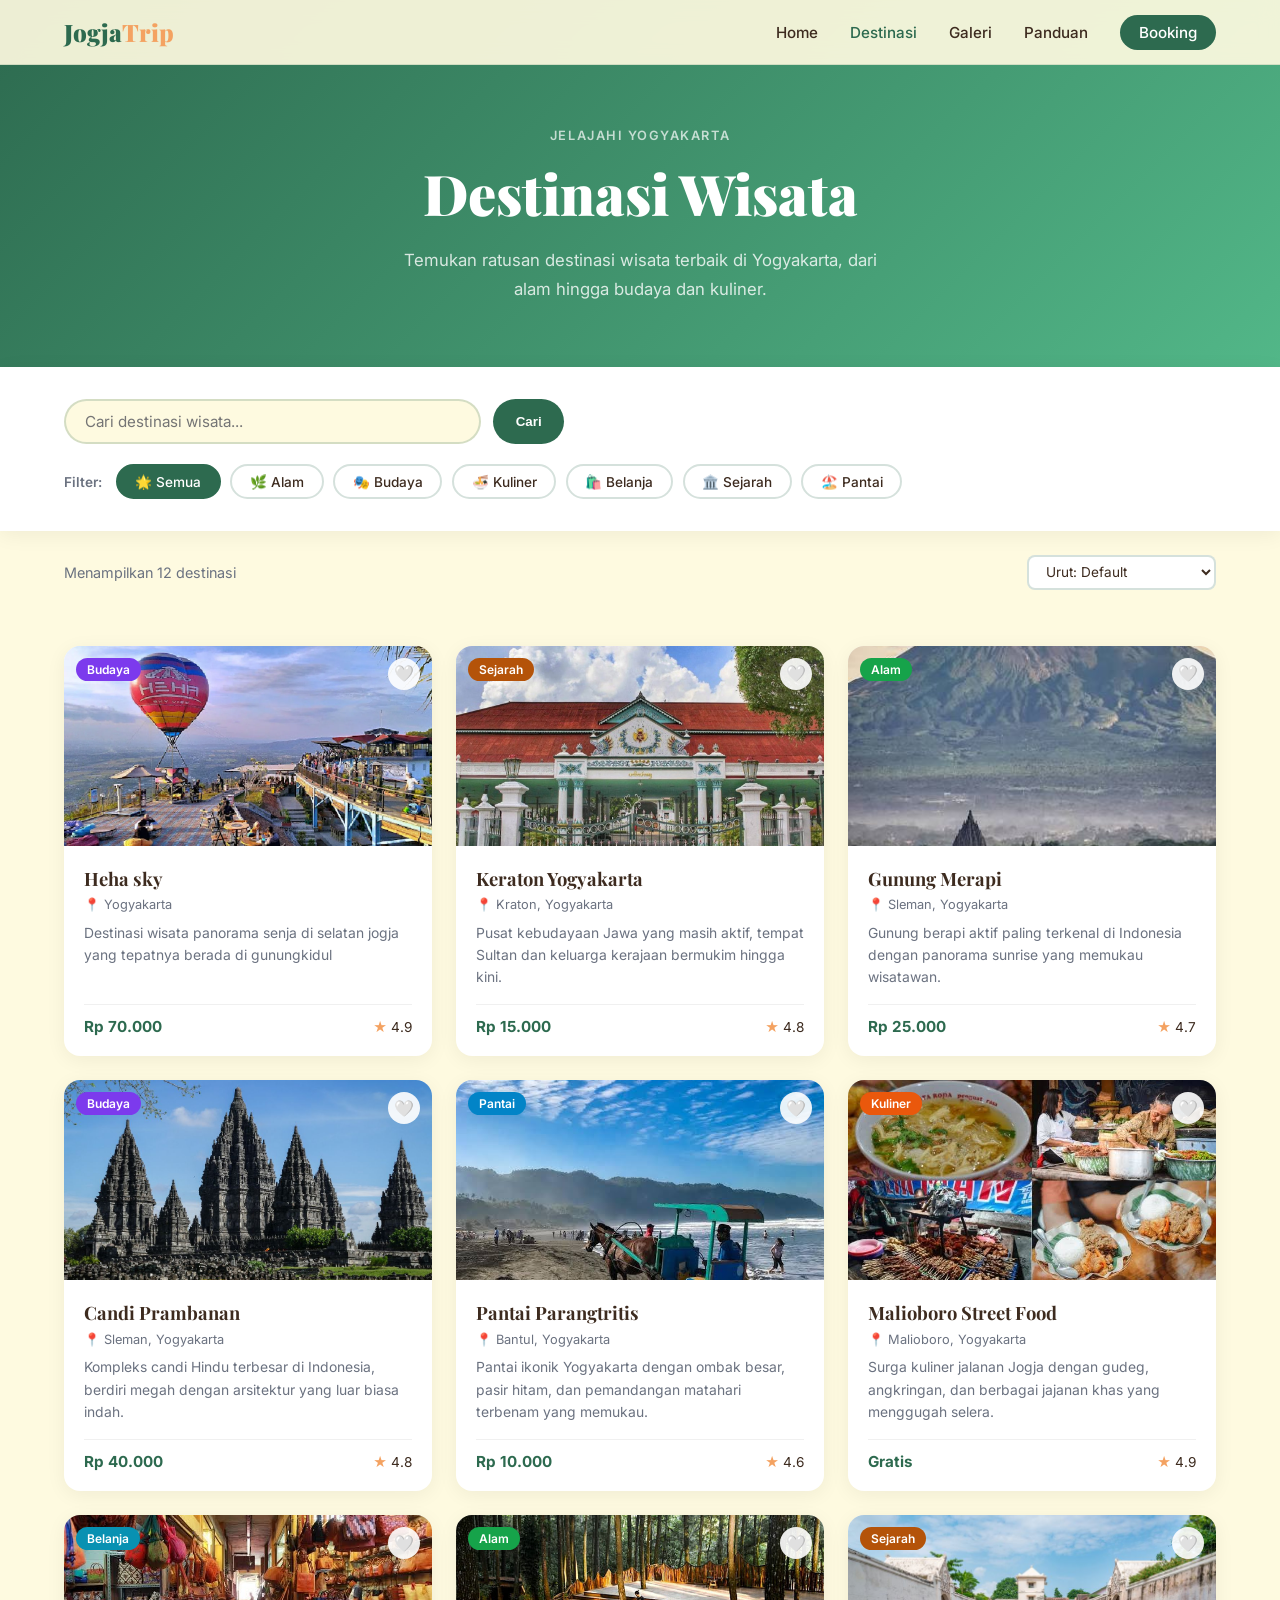
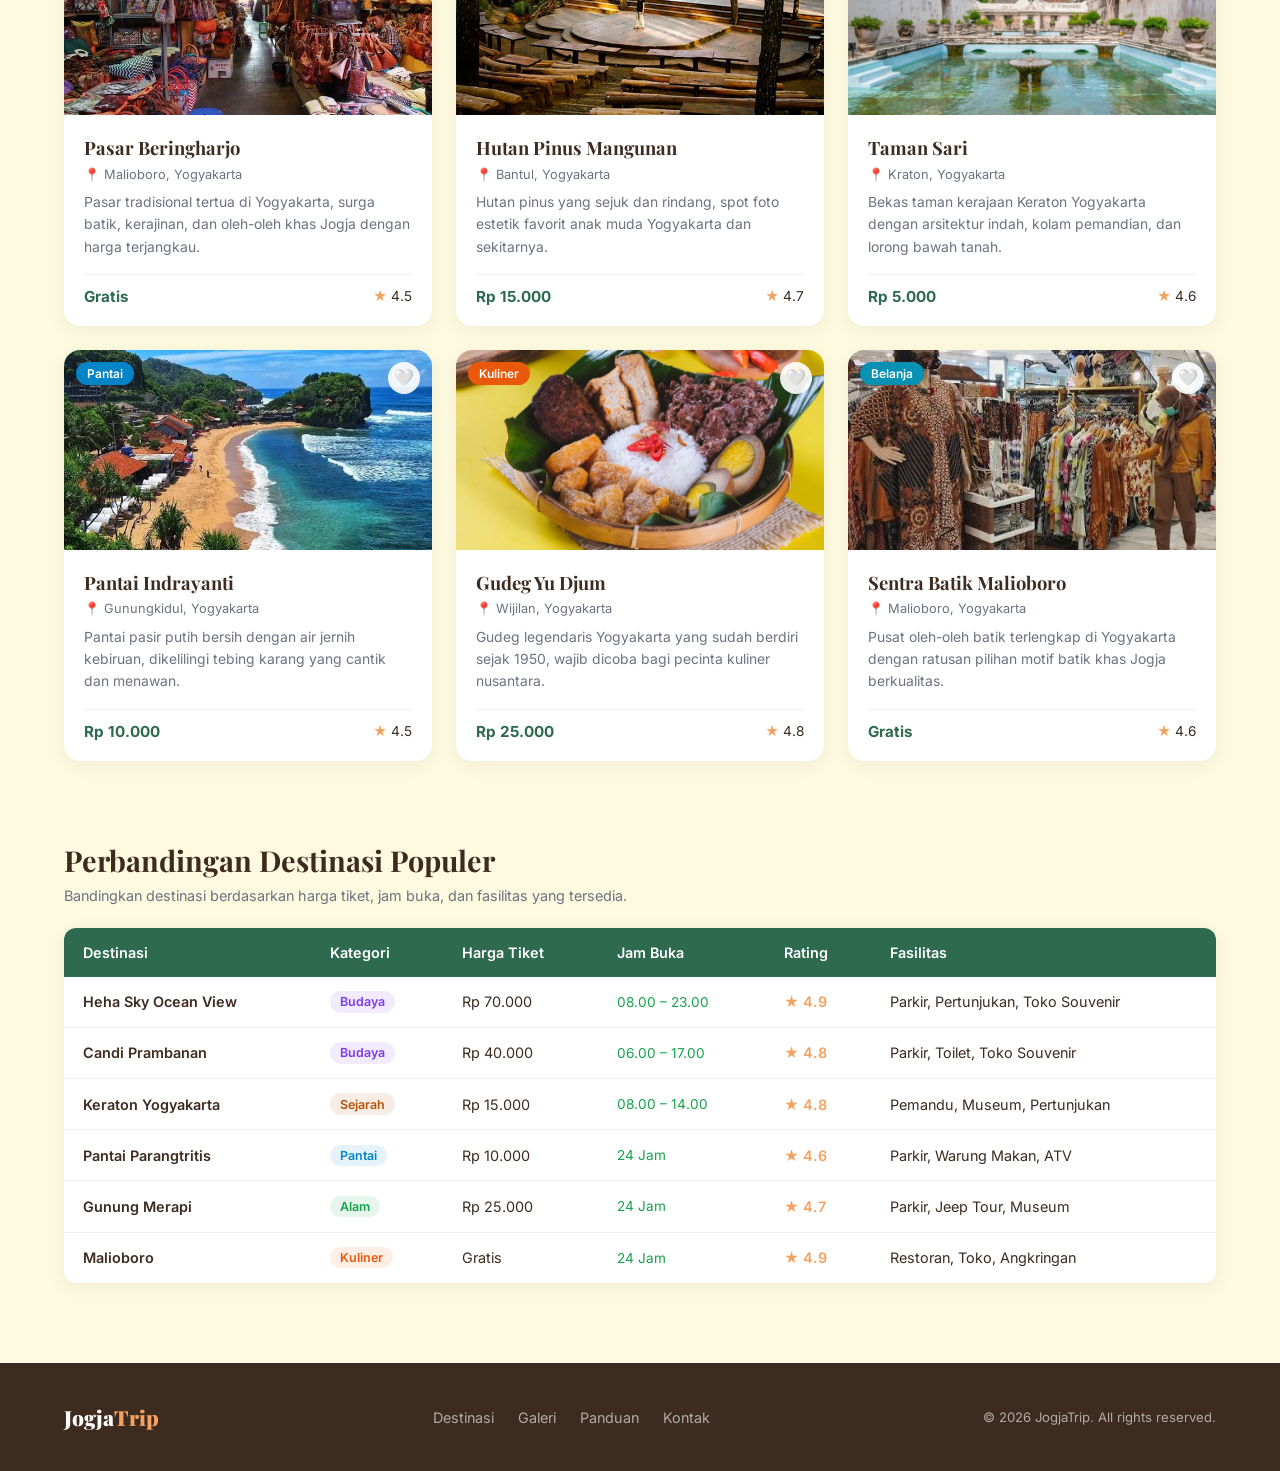
==== destinasi.html @ 3ac0cb66 "First commit" ====
<!DOCTYPE html>
<html lang="id">
<head>
  <meta charset="UTF-8" />
  <meta name="viewport" content="width=device-width, initial-scale=1.0" />
  <title>Destinasi Wisata — JogjaTrip</title>
  <link href="https://fonts.googleapis.com/css2?family=Playfair+Display:wght@700;900&family=Inter:wght@400;500;600&display=swap" rel="stylesheet" />
  <style>
    *, *::before, *::after { box-sizing: border-box; margin: 0; padding: 0; }

    :root {
      --hijau: #2D6A4F;
      --hijau-muda: #52B788;
      --kuning: #F4A261;
      --krem: #FEFAE0;
      --coklat: #3D2B1F;
      --abu: #6B7280;
      --putih: #FFFFFF;
    }

    html { scroll-behavior: smooth; }
    body { font-family: 'Inter', sans-serif; background: var(--krem); color: var(--coklat); }

    /* NAVBAR */
    nav {
      position: fixed; top: 0; left: 0; right: 0; z-index: 100;
      display: flex; align-items: center; justify-content: space-between;
      padding: 1rem 5%;
      background: rgba(254,250,224,0.92);
      backdrop-filter: blur(10px);
      border-bottom: 1px solid rgba(45,106,79,0.15);
      transition: box-shadow 0.3s;
    }
    nav.scrolled { box-shadow: 0 2px 20px rgba(0,0,0,0.08); }
    .logo { font-family: 'Playfair Display', serif; font-size: 1.5rem; font-weight: 900; color: var(--hijau); text-decoration: none; }
    .logo span { color: var(--kuning); }
    .nav-links { display: flex; gap: 2rem; list-style: none; }
    .nav-links a { text-decoration: none; color: var(--coklat); font-weight: 500; font-size: 0.95rem; transition: color 0.2s; }
    .nav-links a:hover, .nav-links a.active { color: var(--hijau); }
    .nav-cta { background: var(--hijau); color: var(--putih) !important; padding: 0.5rem 1.2rem; border-radius: 50px; }
    .nav-cta:hover { background: var(--hijau-muda) !important; }
    .hamburger { display: none; flex-direction: column; gap: 5px; cursor: pointer; background: none; border: none; }
    .hamburger span { width: 24px; height: 2px; background: var(--coklat); border-radius: 2px; }

    /* PAGE HEADER */
    .page-header {
      padding: 8rem 5% 4rem;
      background: linear-gradient(135deg, var(--hijau) 0%, var(--hijau-muda) 100%);
      color: var(--putih);
      text-align: center;
    }
    .page-header .eyebrow {
      font-size: 0.8rem; font-weight: 600; letter-spacing: 0.12em;
      text-transform: uppercase; color: rgba(255,255,255,0.7); margin-bottom: 0.75rem;
    }
    .page-header h1 {
      font-family: 'Playfair Display', serif;
      font-size: clamp(2rem, 5vw, 3.5rem);
      font-weight: 900; margin-bottom: 1rem;
    }
    .page-header p { color: rgba(255,255,255,0.8); font-size: 1.05rem; max-width: 500px; margin: 0 auto; line-height: 1.7; }

    /* SEARCH & FILTER */
    .filter-section {
      background: var(--putih);
      padding: 2rem 5%;
      box-shadow: 0 4px 20px rgba(0,0,0,0.06);
      position: sticky;
      top: 64px;
      z-index: 50;
    }

    .search-bar {
      display: flex;
      gap: 0.75rem;
      margin-bottom: 1.25rem;
      max-width: 500px;
    }
    .search-bar input {
      flex: 1;
      padding: 0.7rem 1.2rem;
      border: 2px solid rgba(45,106,79,0.2);
      border-radius: 50px;
      font-family: 'Inter', sans-serif;
      font-size: 0.95rem;
      outline: none;
      transition: border-color 0.2s;
      background: var(--krem);
    }
    .search-bar input:focus { border-color: var(--hijau); }
    .search-bar button {
      background: var(--hijau);
      color: var(--putih);
      border: none;
      padding: 0.7rem 1.4rem;
      border-radius: 50px;
      font-weight: 600;
      cursor: pointer;
      transition: background 0.2s;
    }
    .search-bar button:hover { background: var(--hijau-muda); }

    .filter-btns {
      display: flex;
      gap: 0.6rem;
      flex-wrap: wrap;
      align-items: center;
    }
    .filter-label { font-size: 0.85rem; font-weight: 600; color: var(--abu); margin-right: 0.25rem; }

    .filter-btn {
      padding: 0.45rem 1.1rem;
      border-radius: 50px;
      border: 2px solid rgba(45,106,79,0.2);
      background: transparent;
      font-family: 'Inter', sans-serif;
      font-size: 0.85rem;
      font-weight: 500;
      color: var(--coklat);
      cursor: pointer;
      transition: all 0.2s;
    }
    .filter-btn:hover { border-color: var(--hijau); color: var(--hijau); }
    .filter-btn.active {
      background: var(--hijau);
      border-color: var(--hijau);
      color: var(--putih);
    }

    /* RESULT INFO */
    .result-info {
      padding: 1.5rem 5% 0;
      display: flex;
      justify-content: space-between;
      align-items: center;
      flex-wrap: wrap;
      gap: 0.5rem;
    }
    .result-info span { font-size: 0.9rem; color: var(--abu); }
    .sort-select {
      padding: 0.4rem 0.8rem;
      border: 2px solid rgba(45,106,79,0.2);
      border-radius: 8px;
      font-family: 'Inter', sans-serif;
      font-size: 0.85rem;
      background: var(--putih);
      color: var(--coklat);
      cursor: pointer;
      outline: none;
    }

    /* DESTINASI GRID */
    .destinasi-section { padding: 2rem 5% 5rem; }

    .dest-grid {
      display: grid;
      grid-template-columns: repeat(auto-fill, minmax(290px, 1fr));
      gap: 1.5rem;
      margin-top: 1.5rem;
    }

    .dest-card {
      background: var(--putih);
      border-radius: 16px;
      overflow: hidden;
      box-shadow: 0 4px 20px rgba(0,0,0,0.06);
      transition: transform 0.3s, box-shadow 0.3s, opacity 0.3s;
      display: flex;
      flex-direction: column;
    }
    .dest-card:hover { transform: translateY(-6px); box-shadow: 0 16px 40px rgba(0,0,0,0.12); }
    .dest-card.hidden { display: none; }

    .dest-img-wrap { position: relative; overflow: hidden; }
    .dest-img {
      width: 100%; height: 200px; object-fit: cover;
      transition: transform 0.4s;
      display: block;
    }
    .dest-card:hover .dest-img { transform: scale(1.05); }

    .dest-badge {
      position: absolute; top: 12px; left: 12px;
      padding: 0.25rem 0.7rem;
      border-radius: 50px;
      font-size: 0.75rem;
      font-weight: 600;
      color: var(--putih);
    }
    .badge-alam { background: #16a34a; }
    .badge-budaya { background: #7c3aed; }
    .badge-kuliner { background: #ea580c; }
    .badge-belanja { background: #0891b2; }
    .badge-sejarah { background: #b45309; }
    .badge-pantai { background: #0284c7; }

    .dest-fav {
      position: absolute; top: 12px; right: 12px;
      background: rgba(255,255,255,0.9);
      border: none; border-radius: 50%;
      width: 32px; height: 32px;
      display: flex; align-items: center; justify-content: center;
      cursor: pointer; font-size: 1rem;
      transition: transform 0.2s;
    }
    .dest-fav:hover { transform: scale(1.2); }
    .dest-fav.liked { color: #ef4444; }

    .dest-body { padding: 1.25rem; flex: 1; display: flex; flex-direction: column; }
    .dest-name { font-family: 'Playfair Display', serif; font-size: 1.15rem; font-weight: 700; margin-bottom: 0.4rem; }
    .dest-loc { font-size: 0.8rem; color: var(--abu); margin-bottom: 0.6rem; }
    .dest-loc::before { content: "📍 "; }
    .dest-desc { font-size: 0.87rem; color: var(--abu); line-height: 1.6; margin-bottom: 1rem; flex: 1; }

    .dest-footer {
      display: flex;
      justify-content: space-between;
      align-items: center;
      padding-top: 0.75rem;
      border-top: 1px solid rgba(0,0,0,0.06);
    }
    .dest-price { font-weight: 700; color: var(--hijau); font-size: 0.95rem; }
    .dest-rating { font-size: 0.85rem; color: var(--coklat); }
    .dest-rating .star { color: var(--kuning); }

    /* TABEL PERBANDINGAN */
    .tabel-section {
      padding: 0 5% 5rem;
    }
    .tabel-title {
      font-family: 'Playfair Display', serif;
      font-size: 1.8rem;
      font-weight: 700;
      margin-bottom: 0.5rem;
    }
    .tabel-sub { color: var(--abu); font-size: 0.9rem; margin-bottom: 1.5rem; }

    .tabel-wrap { overflow-x: auto; border-radius: 12px; box-shadow: 0 4px 20px rgba(0,0,0,0.06); }
    table {
      width: 100%;
      border-collapse: collapse;
      background: var(--putih);
      font-size: 0.9rem;
    }
    thead { background: var(--hijau); color: var(--putih); }
    thead th { padding: 1rem 1.2rem; text-align: left; font-weight: 600; }
    tbody tr { border-bottom: 1px solid rgba(0,0,0,0.06); transition: background 0.2s; }
    tbody tr:last-child { border-bottom: none; }
    tbody tr:hover { background: rgba(82,183,136,0.06); }
    tbody td { padding: 0.9rem 1.2rem; }
    .td-name { font-weight: 600; }
    .td-kategori {
      display: inline-block;
      padding: 0.2rem 0.6rem;
      border-radius: 50px;
      font-size: 0.78rem;
      font-weight: 600;
    }
    .td-rating { color: var(--kuning); font-weight: 600; }
    .td-open { color: #16a34a; font-size: 0.85rem; }

    /* NO RESULT */
    .no-result {
      text-align: center;
      padding: 4rem 1rem;
      display: none;
      grid-column: 1 / -1;
    }
    .no-result.show { display: block; }
    .no-result .emoji { font-size: 3rem; margin-bottom: 1rem; }
    .no-result h3 { font-family: 'Playfair Display', serif; font-size: 1.4rem; margin-bottom: 0.5rem; }
    .no-result p { color: var(--abu); font-size: 0.9rem; }

    /* FOOTER */
    footer {
      background: var(--coklat); color: rgba(255,255,255,0.6);
      padding: 2.5rem 5%;
      display: flex; justify-content: space-between; align-items: center;
      flex-wrap: wrap; gap: 1rem;
    }
    .footer-logo { font-family: 'Playfair Display', serif; font-size: 1.3rem; font-weight: 900; color: var(--putih); text-decoration: none; }
    .footer-logo span { color: var(--kuning); }
    .footer-links { display: flex; gap: 1.5rem; list-style: none; }
    .footer-links a { color: rgba(255,255,255,0.6); text-decoration: none; font-size: 0.9rem; transition: color 0.2s; }
    .footer-links a:hover { color: var(--putih); }

    @media (max-width: 768px) {
      .nav-links { display: none; flex-direction: column; position: absolute; top: 100%; left: 0; right: 0; background: var(--krem); padding: 1.5rem 5%; border-top: 1px solid rgba(45,106,79,0.1); gap: 1rem; }
      .nav-links.open { display: flex; }
      .hamburger { display: flex; }
      .filter-section { position: static; }
      footer { flex-direction: column; text-align: center; }
    }
  </style>
</head>
<body>

<!-- NAVBAR -->
<nav id="navbar">
  <a href="index.html" class="logo">Jogja<span>Trip</span></a>
  <ul class="nav-links" id="navLinks">
    <li><a href="index.html">Home</a></li>
    <li><a href="destinasi.html" class="active">Destinasi</a></li>
    <li><a href="galeri.html">Galeri</a></li>
    <li><a href="panduan.html">Panduan</a></li>
    <li><a href="kontak.html" class="nav-cta">Booking</a></li>
  </ul>
  <button class="hamburger" id="hamburger"><span></span><span></span><span></span></button>
</nav>

<!-- PAGE HEADER -->
<div class="page-header">
  <div class="eyebrow">Jelajahi Yogyakarta</div>
  <h1>Destinasi Wisata</h1>
  <p>Temukan ratusan destinasi wisata terbaik di Yogyakarta, dari alam hingga budaya dan kuliner.</p>
</div>

<!-- FILTER SECTION -->
<div class="filter-section">
  <div class="search-bar">
    <input type="text" id="searchInput" placeholder="Cari destinasi wisata..." />
    <button onclick="doSearch()">Cari</button>
  </div>
  <div class="filter-btns">
    <span class="filter-label">Filter:</span>
    <button class="filter-btn active" data-filter="semua">🌟 Semua</button>
    <button class="filter-btn" data-filter="alam">🌿 Alam</button>
    <button class="filter-btn" data-filter="budaya">🎭 Budaya</button>
    <button class="filter-btn" data-filter="kuliner">🍜 Kuliner</button>
    <button class="filter-btn" data-filter="belanja">🛍️ Belanja</button>
    <button class="filter-btn" data-filter="sejarah">🏛️ Sejarah</button>
    <button class="filter-btn" data-filter="pantai">🏖️ Pantai</button>
  </div>
</div>

<!-- RESULT INFO -->
<div class="result-info">
  <span id="resultCount">Menampilkan 12 destinasi</span>
  <select class="sort-select" id="sortSelect" onchange="sortCards()">
    <option value="default">Urut: Default</option>
    <option value="rating">Urut: Rating Tertinggi</option>
    <option value="harga-asc">Urut: Harga Terendah</option>
    <option value="harga-desc">Urut: Harga Tertinggi</option>
  </select>
</div>

<!-- DESTINASI GRID -->
<div class="destinasi-section">
  <div class="dest-grid" id="destGrid">

    <!-- Card 1 -->
    <div class="dest-card" data-kategori="budaya" data-rating="4.9" data-harga="50000">
      <div class="dest-img-wrap">
        <img class="dest-img" src="Hehasky.webp" alt="heha sky" />
        <span class="dest-badge badge-budaya">Budaya</span>
        <button class="dest-fav" onclick="toggleFav(this)">🤍</button>
      </div>
      <div class="dest-body">
        <div class="dest-name">Heha sky</div>
        <div class="dest-loc">Yogyakarta  </div>
        <p class="dest-desc">Destinasi wisata panorama senja di selatan jogja yang tepatnya berada di gunungkidul</p>
        <div class="dest-footer">
          <span class="dest-price">Rp 70.000</span>
          <span class="dest-rating"><span class="star">★</span> 4.9</span>
        </div>
      </div>
    </div>

    <!-- Card 2 -->
    <div class="dest-card" data-kategori="sejarah" data-rating="4.8" data-harga="15000">
      <div class="dest-img-wrap">
        <img class="dest-img" src="kraton.jpeg" alt="Keraton Yogyakarta" />
        <span class="dest-badge badge-sejarah">Sejarah</span>
        <button class="dest-fav" onclick="toggleFav(this)">🤍</button>
      </div>
      <div class="dest-body">
        <div class="dest-name">Keraton Yogyakarta</div>
        <div class="dest-loc">Kraton, Yogyakarta</div>
        <p class="dest-desc">Pusat kebudayaan Jawa yang masih aktif, tempat Sultan dan keluarga kerajaan bermukim hingga kini.</p>
        <div class="dest-footer">
          <span class="dest-price">Rp 15.000</span>
          <span class="dest-rating"><span class="star">★</span> 4.8</span>
        </div>
      </div>
    </div>

    <!-- Card 3 -->
    <div class="dest-card" data-kategori="alam" data-rating="4.7" data-harga="25000">
      <div class="dest-img-wrap">
        <img class="dest-img" src="merapi.jpg" alt="Gunung Merapi" />
        <span class="dest-badge badge-alam">Alam</span>
        <button class="dest-fav" onclick="toggleFav(this)">🤍</button>
      </div>
      <div class="dest-body">
        <div class="dest-name">Gunung Merapi</div>
        <div class="dest-loc">Sleman, Yogyakarta</div>
        <p class="dest-desc">Gunung berapi aktif paling terkenal di Indonesia dengan panorama sunrise yang memukau wisatawan.</p>
        <div class="dest-footer">
          <span class="dest-price">Rp 25.000</span>
          <span class="dest-rating"><span class="star">★</span> 4.7</span>
        </div>
      </div>
    </div>

    <!-- Card 4 -->
    <div class="dest-card" data-kategori="budaya" data-rating="4.8" data-harga="40000">
      <div class="dest-img-wrap">
        <img class="dest-img" src="candiprambanan.jpg" alt="Candi Prambanan" />
        <span class="dest-badge badge-budaya">Budaya</span>
        <button class="dest-fav" onclick="toggleFav(this)">🤍</button>
      </div>
      <div class="dest-body">
        <div class="dest-name">Candi Prambanan</div>
        <div class="dest-loc">Sleman, Yogyakarta</div>
        <p class="dest-desc">Kompleks candi Hindu terbesar di Indonesia, berdiri megah dengan arsitektur yang luar biasa indah.</p>
        <div class="dest-footer">
          <span class="dest-price">Rp 40.000</span>
          <span class="dest-rating"><span class="star">★</span> 4.8</span>
        </div>
      </div>
    </div>

    <!-- Card 5 -->
    <div class="dest-card" data-kategori="pantai" data-rating="4.6" data-harga="10000">
      <div class="dest-img-wrap">
        <img class="dest-img" src="pantai.jpg" alt="Pantai Parangtritis" />
        <span class="dest-badge badge-pantai">Pantai</span>
        <button class="dest-fav" onclick="toggleFav(this)">🤍</button>
      </div>
      <div class="dest-body">
        <div class="dest-name">Pantai Parangtritis</div>
        <div class="dest-loc">Bantul, Yogyakarta</div>
        <p class="dest-desc">Pantai ikonik Yogyakarta dengan ombak besar, pasir hitam, dan pemandangan matahari terbenam yang memukau.</p>
        <div class="dest-footer">
          <span class="dest-price">Rp 10.000</span>
          <span class="dest-rating"><span class="star">★</span> 4.6</span>
        </div>
      </div>
    </div>

    <!-- Card 6 -->
    <div class="dest-card" data-kategori="kuliner" data-rating="4.9" data-harga="0">
      <div class="dest-img-wrap">
        <img class="dest-img" src="kuliner.jpg" alt="Malioboro" />
        <span class="dest-badge badge-kuliner">Kuliner</span>
        <button class="dest-fav" onclick="toggleFav(this)">🤍</button>
      </div>
      <div class="dest-body">
        <div class="dest-name">Malioboro Street Food</div>
        <div class="dest-loc">Malioboro, Yogyakarta</div>
        <p class="dest-desc">Surga kuliner jalanan Jogja dengan gudeg, angkringan, dan berbagai jajanan khas yang menggugah selera.</p>
        <div class="dest-footer">
          <span class="dest-price">Gratis</span>
          <span class="dest-rating"><span class="star">★</span> 4.9</span>
        </div>
      </div>
    </div>

    <!-- Card 7 -->
    <div class="dest-card" data-kategori="belanja" data-rating="4.5" data-harga="0">
      <div class="dest-img-wrap">
        <img class="dest-img" src="pasar.jpg" alt="Pasar Beringharjo" />
        <span class="dest-badge badge-belanja">Belanja</span>
        <button class="dest-fav" onclick="toggleFav(this)">🤍</button>
      </div>
      <div class="dest-body">
        <div class="dest-name">Pasar Beringharjo</div>
        <div class="dest-loc">Malioboro, Yogyakarta</div>
        <p class="dest-desc">Pasar tradisional tertua di Yogyakarta, surga batik, kerajinan, dan oleh-oleh khas Jogja dengan harga terjangkau.</p>
        <div class="dest-footer">
          <span class="dest-price">Gratis</span>
          <span class="dest-rating"><span class="star">★</span> 4.5</span>
        </div>
      </div>
    </div>

    <!-- Card 8 -->
    <div class="dest-card" data-kategori="alam" data-rating="4.7" data-harga="15000">
      <div class="dest-img-wrap">
        <img class="dest-img" src="hutanpinus.jpg" alt="Hutan Pinus Mangunan" />
        <span class="dest-badge badge-alam">Alam</span>
        <button class="dest-fav" onclick="toggleFav(this)">🤍</button>
      </div>
      <div class="dest-body">
        <div class="dest-name">Hutan Pinus Mangunan</div>
        <div class="dest-loc">Bantul, Yogyakarta</div>
        <p class="dest-desc">Hutan pinus yang sejuk dan rindang, spot foto estetik favorit anak muda Yogyakarta dan sekitarnya.</p>
        <div class="dest-footer">
          <span class="dest-price">Rp 15.000</span>
          <span class="dest-rating"><span class="star">★</span> 4.7</span>
        </div>
      </div>
    </div>

    <!-- Card 9 -->
    <div class="dest-card" data-kategori="sejarah" data-rating="4.6" data-harga="5000">
      <div class="dest-img-wrap">
        <img class="dest-img" src="tamansari.jpg" alt="Taman Sari" />
        <span class="dest-badge badge-sejarah">Sejarah</span>
        <button class="dest-fav" onclick="toggleFav(this)">🤍</button>
      </div>
      <div class="dest-body">
        <div class="dest-name">Taman Sari</div>
        <div class="dest-loc">Kraton, Yogyakarta</div>
        <p class="dest-desc">Bekas taman kerajaan Keraton Yogyakarta dengan arsitektur indah, kolam pemandian, dan lorong bawah tanah.</p>
        <div class="dest-footer">
          <span class="dest-price">Rp 5.000</span>
          <span class="dest-rating"><span class="star">★</span> 4.6</span>
        </div>
      </div>
    </div>

    <!-- Card 10 -->
    <div class="dest-card" data-kategori="pantai" data-rating="4.5" data-harga="10000">
      <div class="dest-img-wrap">
        <img class="dest-img" src="indrayanti.jpg" alt="Pantai Indrayanti" />
        <span class="dest-badge badge-pantai">Pantai</span>
        <button class="dest-fav" onclick="toggleFav(this)">🤍</button>
      </div>
      <div class="dest-body">
        <div class="dest-name">Pantai Indrayanti</div>
        <div class="dest-loc">Gunungkidul, Yogyakarta</div>
        <p class="dest-desc">Pantai pasir putih bersih dengan air jernih kebiruan, dikelilingi tebing karang yang cantik dan menawan.</p>
        <div class="dest-footer">
          <span class="dest-price">Rp 10.000</span>
          <span class="dest-rating"><span class="star">★</span> 4.5</span>
        </div>
      </div>
    </div>

    <!-- Card 11 -->
    <div class="dest-card" data-kategori="kuliner" data-rating="4.8" data-harga="0">
      <div class="dest-img-wrap">
        <img class="dest-img" src=
        "gudeg.jpg" alt="Gudeg Yu Djum" />
        <span class="dest-badge badge-kuliner">Kuliner</span>
        <button class="dest-fav" onclick="toggleFav(this)">🤍</button>
      </div>
      <div class="dest-body">
        <div class="dest-name">Gudeg Yu Djum</div>
        <div class="dest-loc">Wijilan, Yogyakarta</div>
        <p class="dest-desc">Gudeg legendaris Yogyakarta yang sudah berdiri sejak 1950, wajib dicoba bagi pecinta kuliner nusantara.</p>
        <div class="dest-footer">
          <span class="dest-price">Rp 25.000</span>
          <span class="dest-rating"><span class="star">★</span> 4.8</span>
        </div>
      </div>
    </div>

    <!-- Card 12 -->
    <div class="dest-card" data-kategori="belanja" data-rating="4.6" data-harga="0">
      <div class="dest-img-wrap">
        <img class="dest-img" src="batik.jpg" alt="Batik Malioboro" />
        <span class="dest-badge badge-belanja">Belanja</span>
        <button class="dest-fav" onclick="toggleFav(this)">🤍</button>
      </div>
      <div class="dest-body">
        <div class="dest-name">Sentra Batik Malioboro</div>
        <div class="dest-loc">Malioboro, Yogyakarta</div>
        <p class="dest-desc">Pusat oleh-oleh batik terlengkap di Yogyakarta dengan ratusan pilihan motif batik khas Jogja berkualitas.</p>
        <div class="dest-footer">
          <span class="dest-price">Gratis</span>
          <span class="dest-rating"><span class="star">★</span> 4.6</span>
        </div>
      </div>
    </div>

    <!-- No Result Message -->
    <div class="no-result" id="noResult">
      <div class="emoji">🔍</div>
      <h3>Destinasi tidak ditemukan</h3>
      <p>Coba kata kunci atau filter yang berbeda.</p>
    </div>

  </div>
</div>

<!-- TABEL PERBANDINGAN -->
<div class="tabel-section">
  <h2 class="tabel-title">Perbandingan Destinasi Populer</h2>
  <p class="tabel-sub">Bandingkan destinasi berdasarkan harga tiket, jam buka, dan fasilitas yang tersedia.</p>
  <div class="tabel-wrap">
    <table>
      <thead>
        <tr>
          <th>Destinasi</th>
          <th>Kategori</th>
          <th>Harga Tiket</th>
          <th>Jam Buka</th>
          <th>Rating</th>
          <th>Fasilitas</th>
        </tr>
      </thead>
      <tbody>
        <tr>
          <td class="td-name">Heha Sky Ocean View</td>
          <td><span class="td-kategori" style="background:rgba(124,58,237,0.1);color:#7c3aed;">Budaya</span></td>
          <td>Rp 70.000</td>
          <td class="td-open">08.00 – 23.00</td>
          <td class="td-rating">★ 4.9</td>
          <td>Parkir, Pertunjukan, Toko Souvenir</td>
        </tr>
        <tr>
          <td class="td-name">Candi Prambanan</td>
          <td><span class="td-kategori" style="background:rgba(124,58,237,0.1);color:#7c3aed;">Budaya</span></td>
          <td>Rp 40.000</td>
          <td class="td-open">06.00 – 17.00</td>
          <td class="td-rating">★ 4.8</td>
          <td>Parkir, Toilet, Toko Souvenir</td>
        </tr>
        <tr>
          <td class="td-name">Keraton Yogyakarta</td>
          <td><span class="td-kategori" style="background:rgba(180,83,9,0.1);color:#b45309;">Sejarah</span></td>
          <td>Rp 15.000</td>
          <td class="td-open">08.00 – 14.00</td>
          <td class="td-rating">★ 4.8</td>
          <td>Pemandu, Museum, Pertunjukan</td>
        </tr>
        <tr>
          <td class="td-name">Pantai Parangtritis</td>
          <td><span class="td-kategori" style="background:rgba(2,132,199,0.1);color:#0284c7;">Pantai</span></td>
          <td>Rp 10.000</td>
          <td class="td-open">24 Jam</td>
          <td class="td-rating">★ 4.6</td>
          <td>Parkir, Warung Makan, ATV</td>
        </tr>
        <tr>
          <td class="td-name">Gunung Merapi</td>
          <td><span class="td-kategori" style="background:rgba(22,163,74,0.1);color:#16a34a;">Alam</span></td>
          <td>Rp 25.000</td>
          <td class="td-open">24 Jam</td>
          <td class="td-rating">★ 4.7</td>
          <td>Parkir, Jeep Tour, Museum</td>
        </tr>
        <tr>
          <td class="td-name">Malioboro</td>
          <td><span class="td-kategori" style="background:rgba(234,88,12,0.1);color:#ea580c;">Kuliner</span></td>
          <td>Gratis</td>
          <td class="td-open">24 Jam</td>
          <td class="td-rating">★ 4.9</td>
          <td>Restoran, Toko, Angkringan</td>
        </tr>
      </tbody>
    </table>
  </div>
</div>

<!-- FOOTER -->
<footer>
  <a href="index.html" class="footer-logo">Jogja<span>Trip</span></a>
  <ul class="footer-links">
    <li><a href="destinasi.html">Destinasi</a></li>
    <li><a href="galeri.html">Galeri</a></li>
    <li><a href="panduan.html">Panduan</a></li>
    <li><a href="kontak.html">Kontak</a></li>
  </ul>
  <div style="font-size:0.82rem;">© 2026 JogjaTrip. All rights reserved.</div>
</footer>

<script>
  // ===== NAVBAR SCROLL =====
  window.addEventListener('scroll', () => {
    document.getElementById('navbar').classList.toggle('scrolled', window.scrollY > 50);
  });

  // ===== HAMBURGER =====
  document.getElementById('hamburger').addEventListener('click', () => {
    document.getElementById('navLinks').classList.toggle('open');
  });

  // ===== JS UTAMA: FILTER KATEGORI =====
  const filterBtns = document.querySelectorAll('.filter-btn');
  let activeFilter = 'semua';
  let searchQuery = '';

  filterBtns.forEach(btn => {
    btn.addEventListener('click', () => {
      filterBtns.forEach(b => b.classList.remove('active'));
      btn.classList.add('active');
      activeFilter = btn.dataset.filter;
      applyFilter();
    });
  });

  function doSearch() {
    searchQuery = document.getElementById('searchInput').value.toLowerCase().trim();
    applyFilter();
  }

  // Cari saat tekan Enter
  document.getElementById('searchInput').addEventListener('keypress', (e) => {
    if (e.key === 'Enter') doSearch();
  });

  function applyFilter() {
    const cards = document.querySelectorAll('.dest-card');
    let visibleCount = 0;

    cards.forEach(card => {
      const kategori = card.dataset.kategori;
      const nama = card.querySelector('.dest-name').textContent.toLowerCase();
      const desc = card.querySelector('.dest-desc').textContent.toLowerCase();

      const matchFilter = activeFilter === 'semua' || kategori === activeFilter;
      const matchSearch = searchQuery === '' || nama.includes(searchQuery) || desc.includes(searchQuery);

      if (matchFilter && matchSearch) {
        card.classList.remove('hidden');
        visibleCount++;
      } else {
        card.classList.add('hidden');
      }
    });

    // Update result count
    document.getElementById('resultCount').textContent =
      `Menampilkan ${visibleCount} destinasi`;

    // Tampilkan pesan kosong jika tidak ada hasil
    const noResult = document.getElementById('noResult');
    noResult.classList.toggle('show', visibleCount === 0);
  }

  // ===== SORT KARTU =====
  function sortCards() {
    const sortVal = document.getElementById('sortSelect').value;
    const grid = document.getElementById('destGrid');
    const cards = Array.from(document.querySelectorAll('.dest-card'));

    cards.sort((a, b) => {
      if (sortVal === 'rating') {
        return parseFloat(b.dataset.rating) - parseFloat(a.dataset.rating);
      } else if (sortVal === 'harga-asc') {
        return parseInt(a.dataset.harga) - parseInt(b.dataset.harga);
      } else if (sortVal === 'harga-desc') {
        return parseInt(b.dataset.harga) - parseInt(a.dataset.harga);
      }
      return 0;
    });

    cards.forEach(card => grid.appendChild(card));
    // Pastikan no-result tetap di akhir
    grid.appendChild(document.getElementById('noResult'));
  }

  // ===== FAVORIT / LIKE =====
  function toggleFav(btn) {
    btn.classList.toggle('liked');
    btn.textContent = btn.classList.contains('liked') ? '❤️' : '🤍';
  }
</script>

</body>
</html>
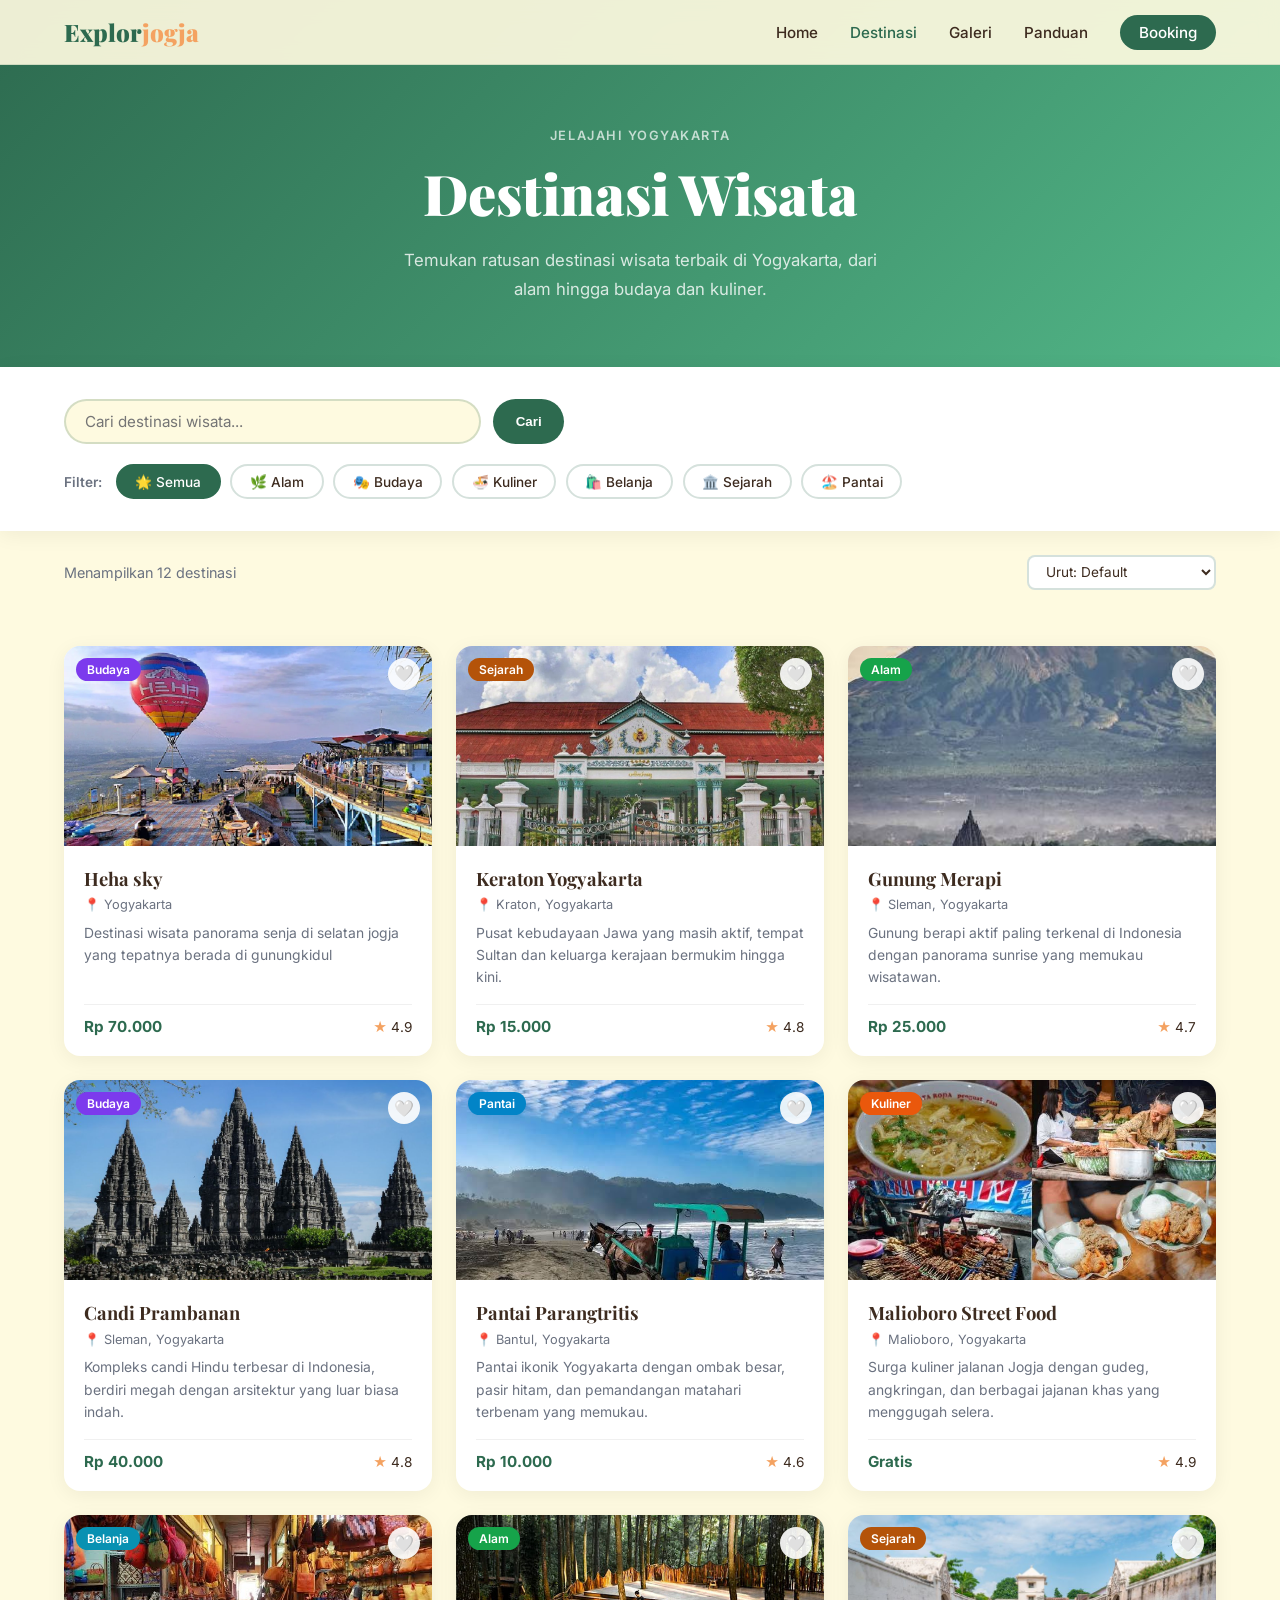
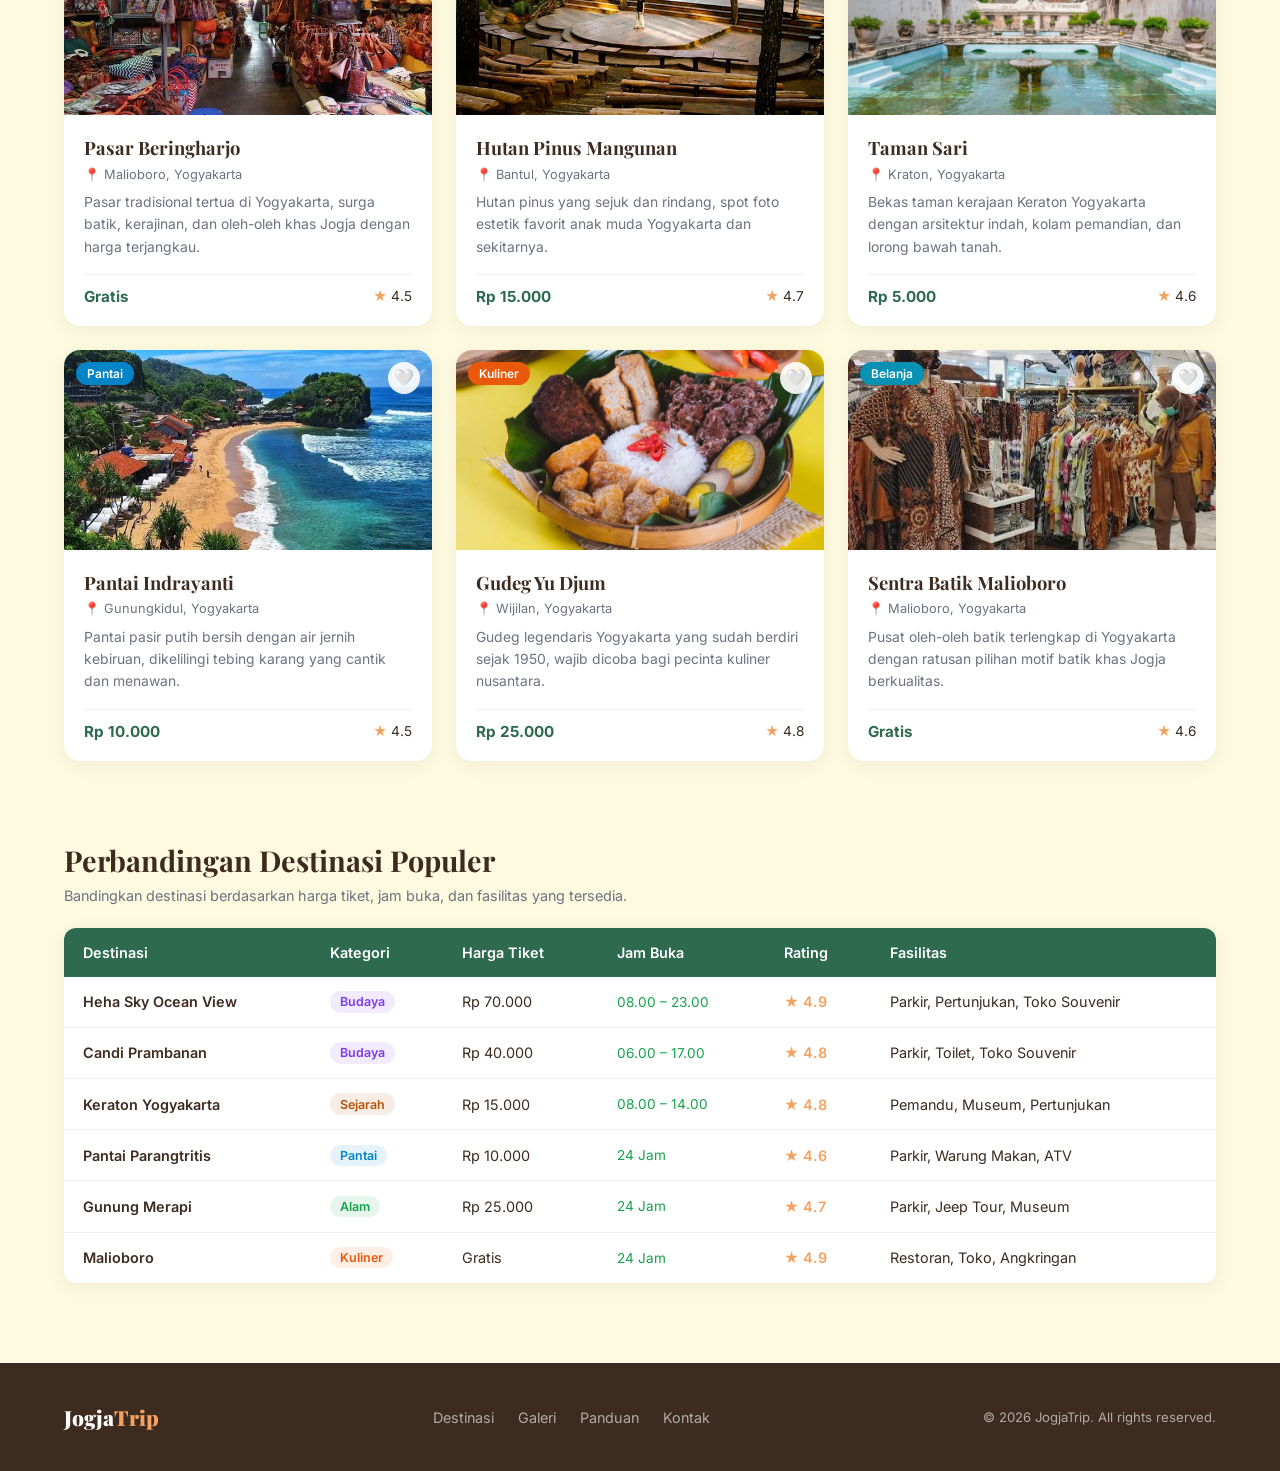
==== commit e1c6cd68: "Pindahkan website ke root" ====
--- a/destinasi.html
+++ b/destinasi.html
@@ -3,7 +3,7 @@
 <head>
   <meta charset="UTF-8" />
   <meta name="viewport" content="width=device-width, initial-scale=1.0" />
-  <title>Destinasi Wisata — JogjaTrip</title>
+  <title>Destinasi Wisata — Explor-Jogja</title>
   <link href="https://fonts.googleapis.com/css2?family=Playfair+Display:wght@700;900&family=Inter:wght@400;500;600&display=swap" rel="stylesheet" />
   <style>
     *, *::before, *::after { box-sizing: border-box; margin: 0; padding: 0; }
@@ -297,7 +297,7 @@
 
 <!-- NAVBAR -->
 <nav id="navbar">
-  <a href="index.html" class="logo">Jogja<span>Trip</span></a>
+  <a href="index.html" class="logo">Explor<span>jogja</span></a>
   <ul class="nav-links" id="navLinks">
     <li><a href="index.html">Home</a></li>
     <li><a href="destinasi.html" class="active">Destinasi</a></li>
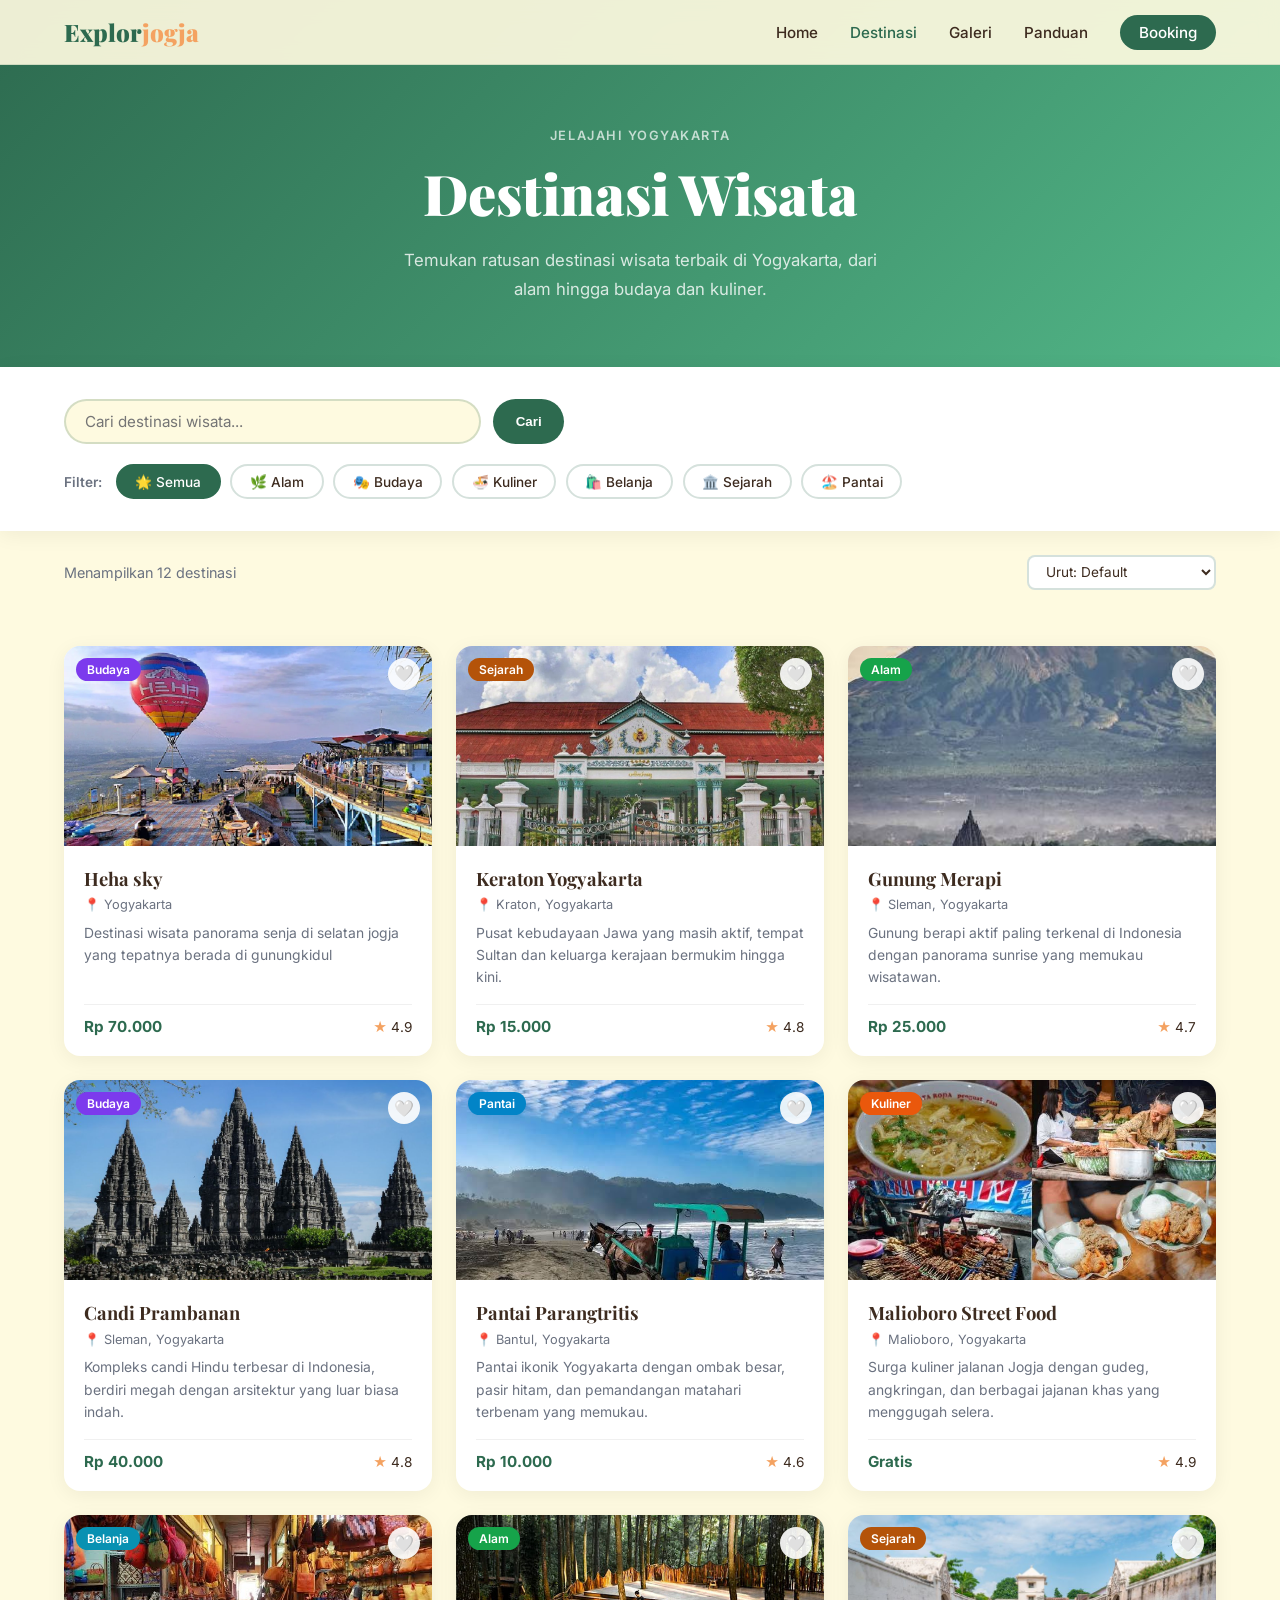
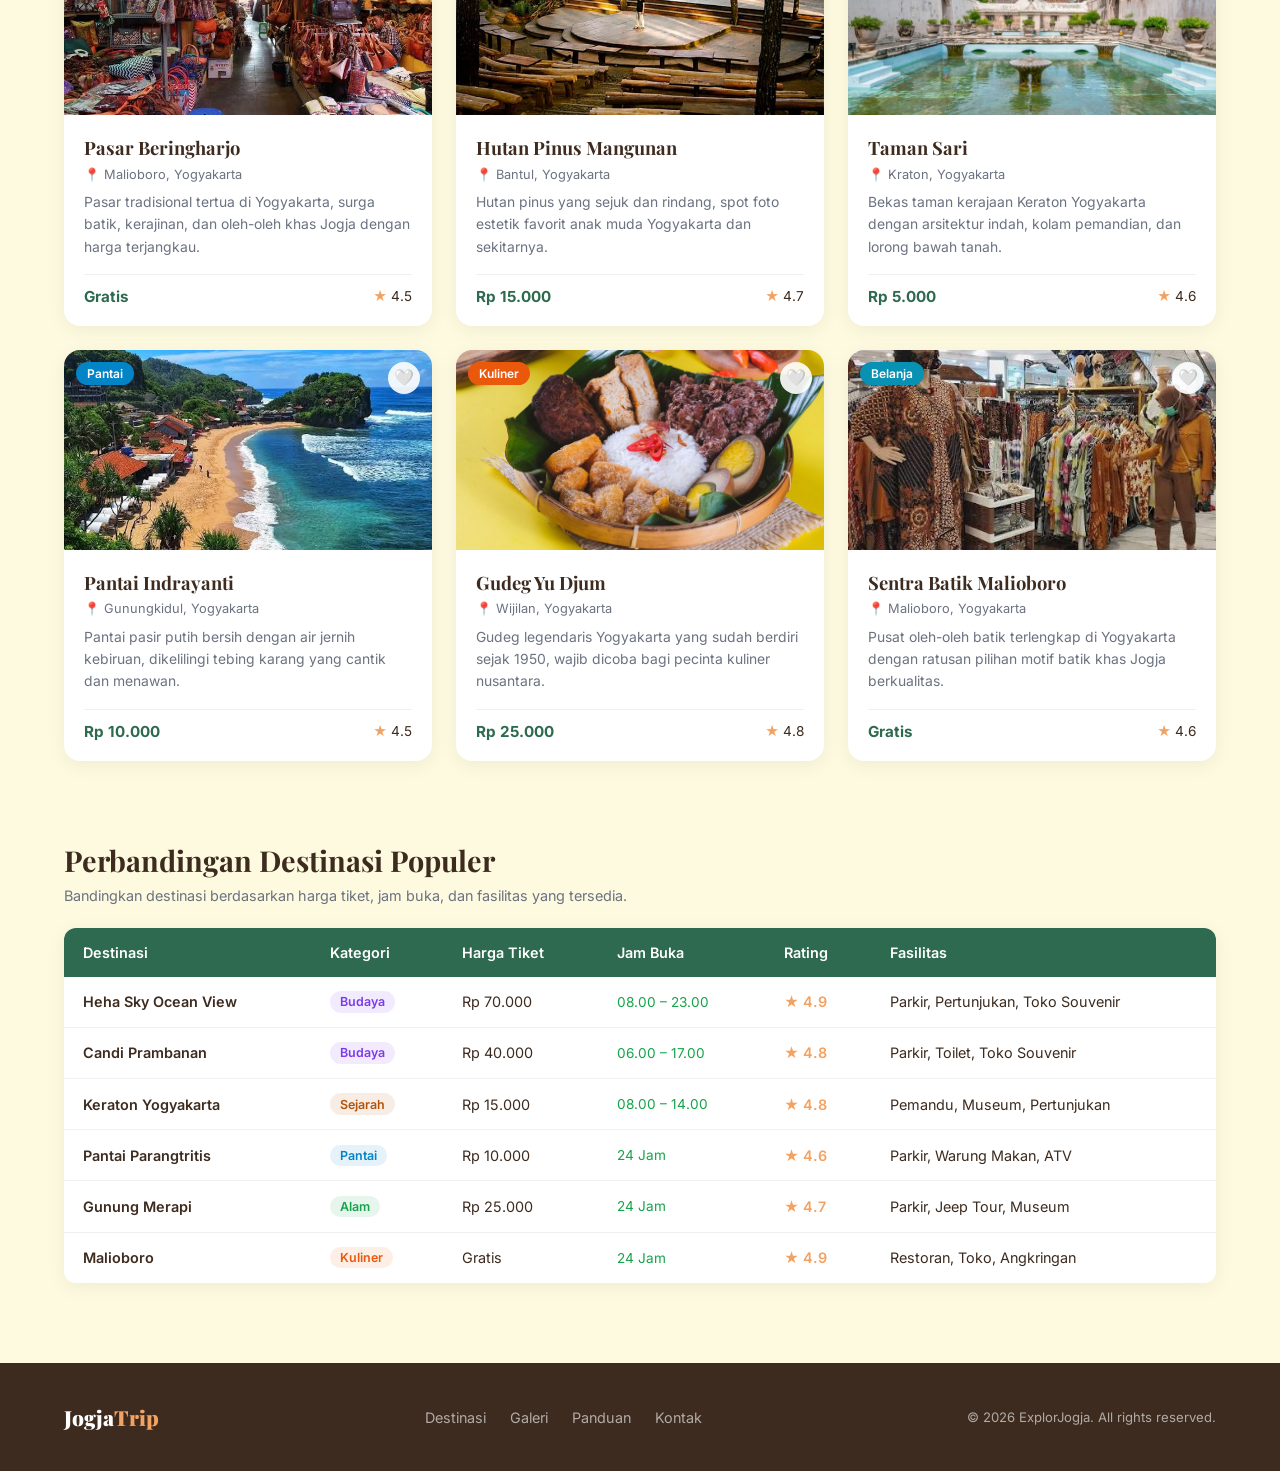
==== commit 81f46a71: "Perbaiki typo" ====
--- a/destinasi.html
+++ b/destinasi.html
@@ -654,7 +654,7 @@
     <li><a href="panduan.html">Panduan</a></li>
     <li><a href="kontak.html">Kontak</a></li>
   </ul>
-  <div style="font-size:0.82rem;">© 2026 JogjaTrip. All rights reserved.</div>
+  <div style="font-size:0.82rem;">© 2026 ExplorJogja. All rights reserved.</div>
 </footer>
 
 <script>
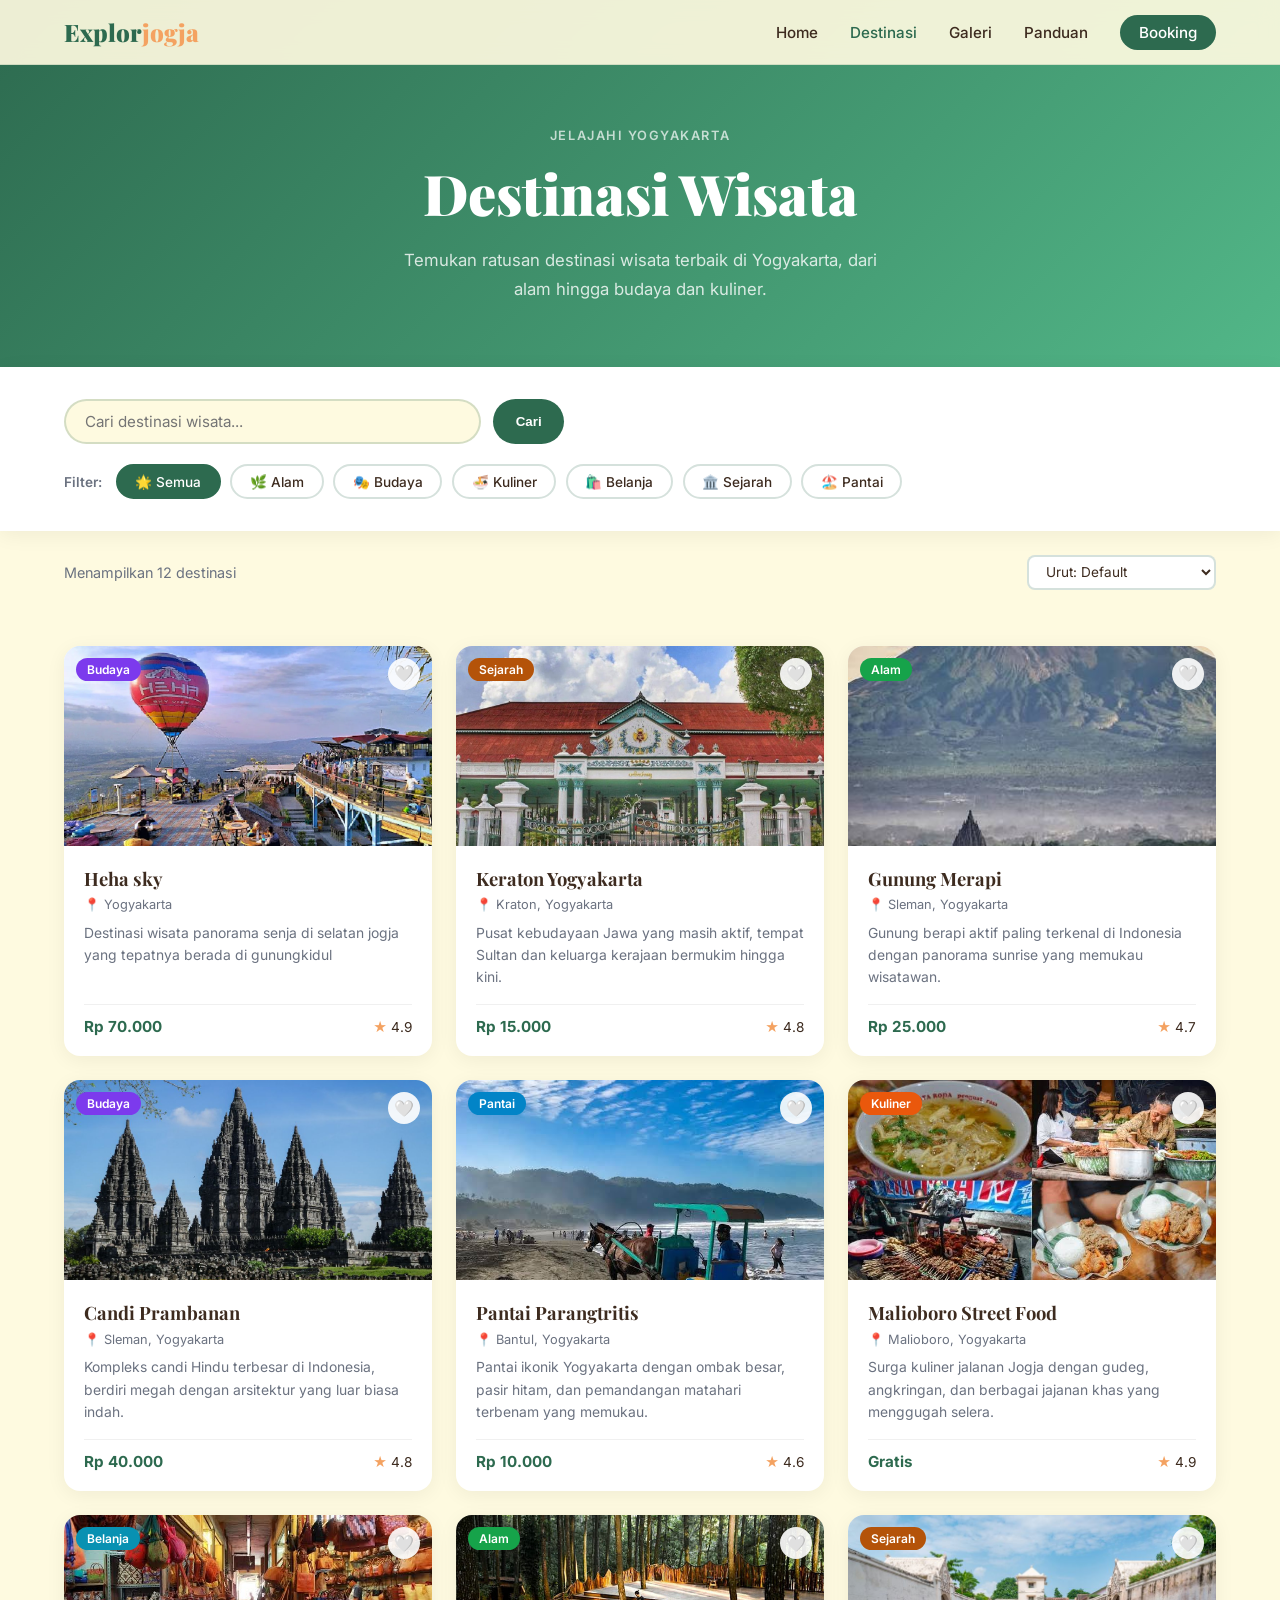
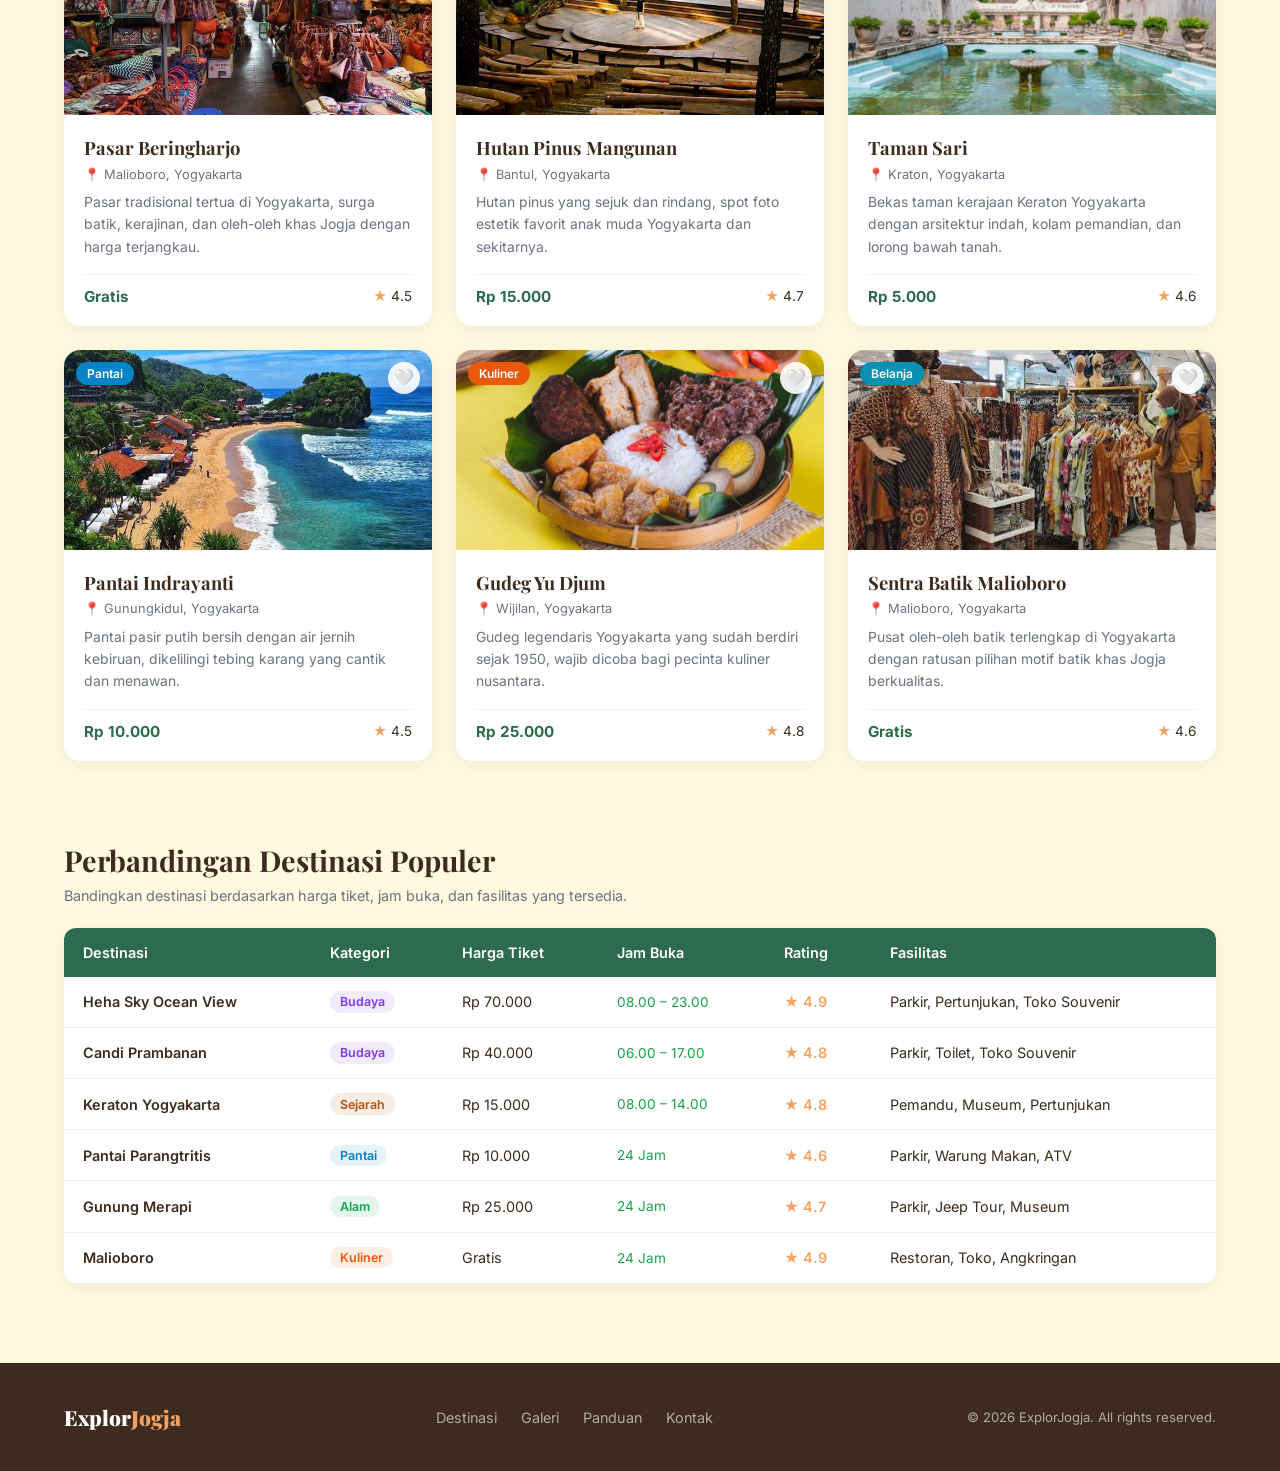
==== commit 7e573dc3: "Perbaiki logo footer" ====
--- a/destinasi.html
+++ b/destinasi.html
@@ -647,7 +647,7 @@
 
 <!-- FOOTER -->
 <footer>
-  <a href="index.html" class="footer-logo">Jogja<span>Trip</span></a>
+  <a href="index.html" class="footer-logo">Explor<span>Jogja</span></a>
   <ul class="footer-links">
     <li><a href="destinasi.html">Destinasi</a></li>
     <li><a href="galeri.html">Galeri</a></li>
